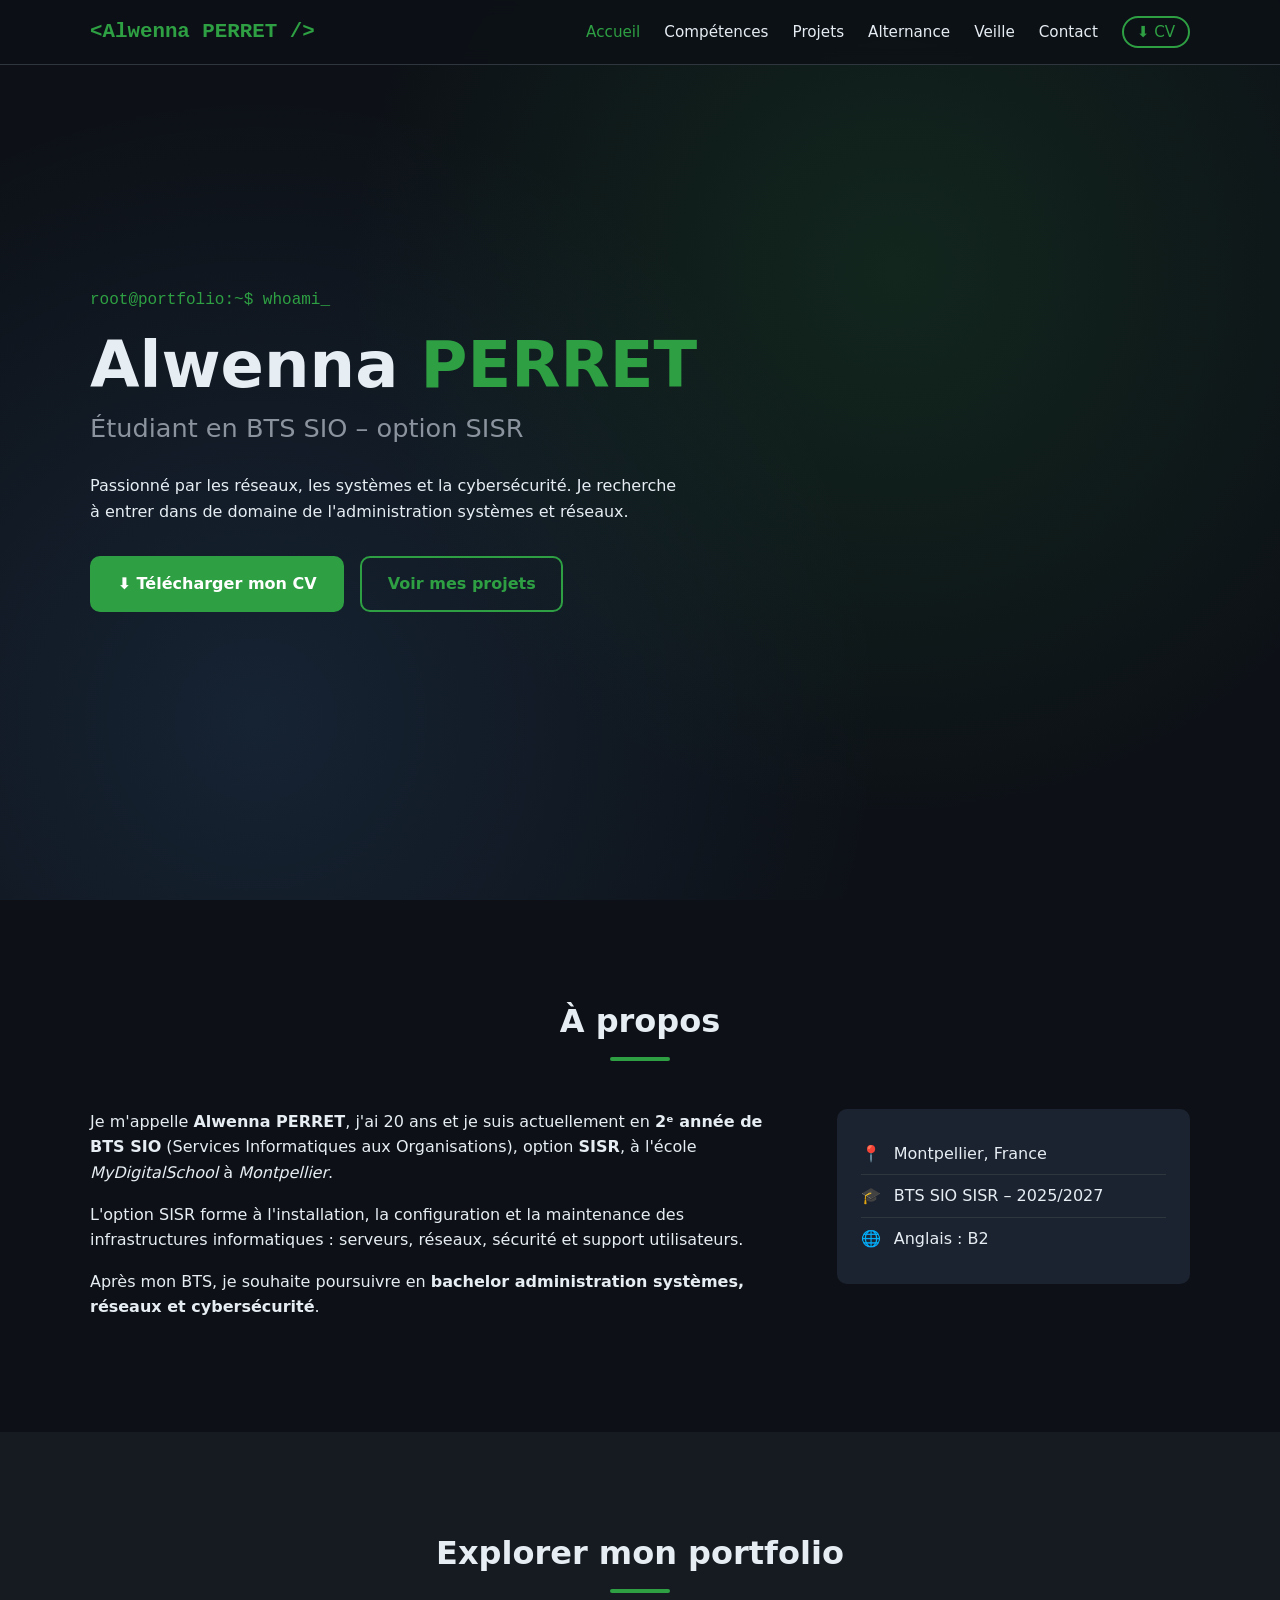
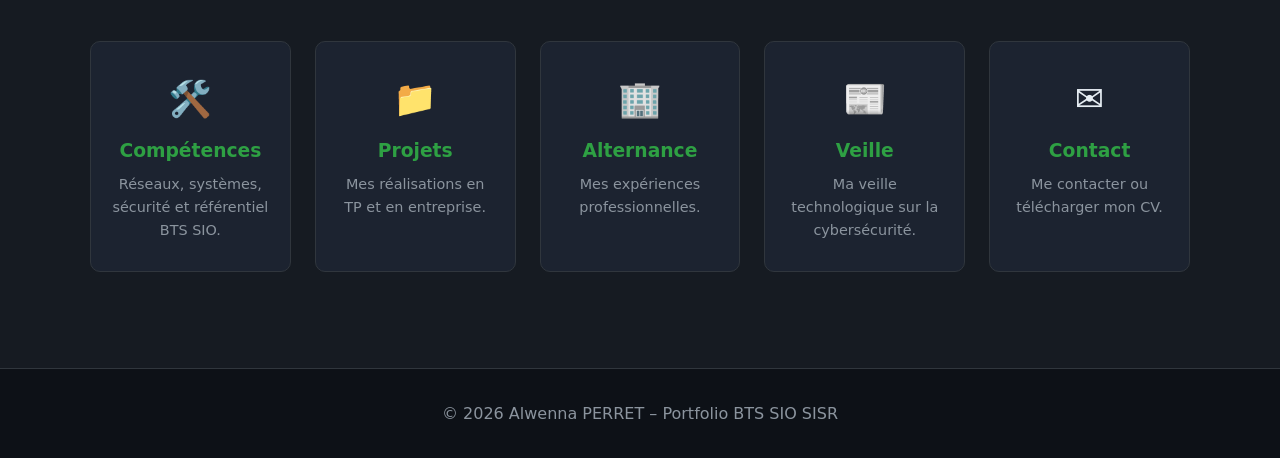
==== index.html @ 08a2ea28 "Add files via upload" ====
<!DOCTYPE html>
<html lang="fr">
<head>
  <meta charset="UTF-8">
  <meta name="viewport" content="width=device-width, initial-scale=1.0">
  <title>Accueil – Alwenna PERRET | BTS SIO SISR</title>
  <link rel="stylesheet" href="style.css">
</head>
<body>

  <!-- ========== MENU (identique sur toutes les pages) ========== -->
  <header class="header">
    <nav class="nav container">
      <a href="index.html" class="logo">&lt;Alwenna PERRET /&gt;</a>
      <button class="burger" id="burger" aria-label="Ouvrir le menu">
        <span></span><span></span><span></span>
      </button>
      <ul class="nav-links" id="navLinks">
        <li><a href="index.html">Accueil</a></li>
        <li><a href="competences.html">Compétences</a></li>
        <li><a href="projets.html">Projets</a></li>
        <li><a href="alternance.html">Alternance</a></li>
        <li><a href="veille.html">Veille</a></li>
        <li><a href="contact.html">Contact</a></li>
        <li><a href="Cv Alternance.pdf" download="Cv Alternance.pdf" class="nav-cv">⬇ CV</a></li>
      </ul>
    </nav>
  </header>

  <main>

    <section class="hero">
      <div class="container hero-content">
        <p class="terminal">root@portfolio:~$ <span id="typing"></span><span class="cursor">_</span></p>
        <h1>Alwenna <span class="accent">PERRET</span></h1>
        <h2>Étudiant en BTS SIO – option SISR</h2>
        <p class="hero-text">Passionné par les réseaux, les systèmes et la cybersécurité.
          Je recherche à entrer dans de domaine de l'administration systèmes et réseaux.</p>
        <div class="hero-buttons">
          <a href="Cv Alternance.pdf" download="Cv Alternance.pdf" class="btn btn-primary">⬇ Télécharger mon CV</a>
          <a href="projets.html" class="btn btn-outline">Voir mes projets</a>
        </div>
      </div>
    </section>

    <section class="section">
      <div class="container">
        <h2 class="section-title">À propos</h2>
        <div class="about-grid">
          <div class="about-text">
            <p>Je m'appelle <strong>Alwenna PERRET</strong>, j'ai 20 ans et je suis actuellement en
              <strong>2ᵉ année de BTS SIO</strong> (Services Informatiques aux Organisations),
              option <strong>SISR</strong>, à l'école <em>MyDigitalSchool</em> à <em>Montpellier</em>.</p>
            <p>L'option SISR forme à l'installation, la configuration et la maintenance
              des infrastructures informatiques : serveurs, réseaux, sécurité et support utilisateurs.</p>
            <p>Après mon BTS, je souhaite poursuivre en <strong> bachelor
              administration systèmes, réseaux et cybersécurité</strong>.</p>
          </div>
          <ul class="about-info">
            <li><span>📍</span> Montpellier, France</li>
            <li><span>🎓</span> BTS SIO SISR – 2025/2027</li>
            <li><span>🌐</span> Anglais : B2</li>
          </ul>
        </div>
      </div>
    </section>

    <section class="section section-alt">
      <div class="container">
        <h2 class="section-title">Explorer mon portfolio</h2>
        <div class="home-grid">
          <a href="competences.html" class="home-card"><span>🛠️</span><h3>Compétences</h3><p>Réseaux, systèmes, sécurité et référentiel BTS SIO.</p></a>
          <a href="projets.html" class="home-card"><span>📁</span><h3>Projets</h3><p>Mes réalisations en TP et en entreprise.</p></a>
          <a href="stages.html" class="home-card"><span>🏢</span><h3>Alternance</h3><p>Mes expériences professionnelles.</p></a>
          <a href="veille.html" class="home-card"><span>📰</span><h3>Veille</h3><p>Ma veille technologique sur la cybersécurité.</p></a>
          <a href="contact.html" class="home-card"><span>✉️</span><h3>Contact</h3><p>Me contacter ou télécharger mon CV.</p></a>
        </div>
      </div>
    </section>

  </main>

  <button class="back-top" id="backTop" aria-label="Retour en haut">↑</button>

  <footer class="footer">
    <p>© <span id="year"></span> Alwenna PERRET – Portfolio BTS SIO SISR</p>
  </footer>

  <script src="script.js"></script>
</body>
</html>
---- style.css ----
/* ===================== VARIABLES ===================== */
:root {
  --bg: #0d1117;
  --bg-alt: #161b22;
  --card: #1c2330;
  --text: #e6edf3;
  --muted: #8b949e;
  --accent: #2ea043;
  --accent-2: #58a6ff;
  --radius: 10px;
  --font: "Segoe UI", system-ui, -apple-system, sans-serif;
  --mono: "Consolas", "Courier New", monospace;
}

* { margin: 0; padding: 0; box-sizing: border-box; }
html { scroll-behavior: smooth; }
body { font-family: var(--font); background: var(--bg); color: var(--text); line-height: 1.6; }
a { color: var(--accent-2); text-decoration: none; }
a:hover { text-decoration: underline; }
.container { width: 90%; max-width: 1100px; margin: 0 auto; }
.accent { color: var(--accent); }
.center { text-align: center; margin-top: 2rem; }

/* ===================== NAVIGATION ===================== */
.header {
  position: fixed; top: 0; width: 100%; z-index: 100;
  background: rgba(13, 17, 23, 0.9); backdrop-filter: blur(8px);
  border-bottom: 1px solid #30363d;
}
.nav { display: flex; justify-content: space-between; align-items: center; height: 64px; }
.logo { font-family: var(--mono); font-size: 1.3rem; font-weight: bold; color: var(--accent); }
.logo:hover { text-decoration: none; }
.nav-links { display: flex; list-style: none; gap: 1.5rem; }
.nav-links a { color: var(--text); font-size: 0.95rem; transition: color .2s; }
.nav-links a:hover, .nav-links a.active { color: var(--accent); text-decoration: none; }
.burger { display: none; background: none; border: none; cursor: pointer; flex-direction: column; gap: 5px; }
.burger span { width: 26px; height: 3px; background: var(--text); border-radius: 2px; transition: .3s; }

/* ===================== ACCUEIL ===================== */
.hero {
  min-height: 100vh; display: flex; align-items: center;
  background: radial-gradient(circle at 70% 30%, rgba(46,160,67,.15), transparent 50%),
              radial-gradient(circle at 20% 80%, rgba(88,166,255,.12), transparent 50%);
}
.terminal { font-family: var(--mono); color: var(--accent); margin-bottom: 1rem; }
.cursor { animation: blink 1s infinite; }
@keyframes blink { 50% { opacity: 0; } }
.hero h1 { font-size: clamp(2.5rem, 6vw, 4rem); line-height: 1.1; }
.hero h2 { font-size: clamp(1.2rem, 3vw, 1.6rem); color: var(--muted); font-weight: 400; margin: .5rem 0 1.5rem; }
.hero-text { max-width: 600px; margin-bottom: 2rem; }
.hero-buttons { display: flex; gap: 1rem; flex-wrap: wrap; }

/* ===================== BOUTONS ===================== */
.btn {
  display: inline-block; padding: .8rem 1.6rem; border-radius: var(--radius);
  font-weight: 600; cursor: pointer; transition: transform .2s, background .2s; border: 2px solid var(--accent);
  font-size: 1rem; font-family: var(--font);
}
.btn:hover { transform: translateY(-2px); text-decoration: none; }
.btn-primary { background: var(--accent); color: #fff; }
.btn-primary:hover { background: #238636; }
.btn-outline { background: transparent; color: var(--accent); }
.btn-outline:hover { background: rgba(46,160,67,.1); }

/* ===================== SECTIONS ===================== */
.section { padding: 6rem 0; }
.section-alt { background: var(--bg-alt); }
.section-title { font-size: 2rem; text-align: center; margin-bottom: 3rem; position: relative; }
.section-title::after {
  content: ""; display: block; width: 60px; height: 4px; background: var(--accent);
  margin: .6rem auto 0; border-radius: 2px;
}
.sub-title { font-size: 1.3rem; margin: 2.5rem 0 1.5rem; color: var(--accent-2); }

/* Apparition au scroll */
.reveal { opacity: 0; transform: translateY(30px); transition: opacity .7s, transform .7s; }
.reveal.visible { opacity: 1; transform: none; }

/* ===================== À PROPOS ===================== */
.about-grid { display: grid; grid-template-columns: 2fr 1fr; gap: 2.5rem; align-items: start; }
.about-text p { margin-bottom: 1rem; }
.about-info { list-style: none; background: var(--card); padding: 1.5rem; border-radius: var(--radius); }
.about-info li { padding: .5rem 0; border-bottom: 1px solid #30363d; }
.about-info li:last-child { border: none; }
.about-info span { margin-right: .5rem; }

/* ===================== COMPÉTENCES ===================== */
.skills-grid { display: grid; grid-template-columns: repeat(auto-fit, minmax(240px, 1fr)); gap: 1.5rem; }
.skill-card { background: var(--card); padding: 1.5rem; border-radius: var(--radius); border: 1px solid #30363d; }
.skill-card h4 { margin-bottom: 1rem; font-size: 1.1rem; }
.skill { margin-bottom: 1rem; font-size: .9rem; }
.bar { height: 8px; background: #30363d; border-radius: 4px; overflow: hidden; margin-top: .3rem; }
.fill { height: 100%; width: 0; background: linear-gradient(90deg, var(--accent), var(--accent-2)); transition: width 1.2s ease; }

.ref-grid { display: grid; grid-template-columns: repeat(auto-fit, minmax(300px, 1fr)); gap: 1rem; }
.ref-card { background: var(--card); padding: 1rem 1.2rem; border-radius: var(--radius); border-left: 4px solid var(--accent); display: flex; gap: 1rem; align-items: center; }
.ref-num { font-family: var(--mono); color: var(--accent); font-weight: bold; }

/* ===================== PROJETS ===================== */
.filters { display: flex; justify-content: center; gap: .8rem; margin-bottom: 2rem; flex-wrap: wrap; }
.filter {
  background: var(--card); color: var(--text); border: 1px solid #30363d;
  padding: .5rem 1.2rem; border-radius: 20px; cursor: pointer; font-family: var(--font); transition: .2s;
}
.filter:hover, .filter.active { background: var(--accent); border-color: var(--accent); }
.projects-grid { display: grid; grid-template-columns: repeat(auto-fill, minmax(300px, 1fr)); gap: 1.5rem; }
.project-card {
  background: var(--card); border-radius: var(--radius); padding: 1.5rem; border: 1px solid #30363d;
  display: flex; flex-direction: column; transition: transform .25s, border-color .25s;
}
.project-card:hover { transform: translateY(-5px); border-color: var(--accent); }
.project-card.hidden { display: none; }
.project-icon { font-size: 2rem; margin-bottom: .5rem; }
.project-card h3 { margin-bottom: .5rem; }
.project-card p { color: var(--muted); font-size: .95rem; flex-grow: 1; }
.tags { display: flex; flex-wrap: wrap; gap: .4rem; margin: 1rem 0; }
.tag { background: rgba(88,166,255,.15); color: var(--accent-2); font-size: .75rem; padding: .2rem .6rem; border-radius: 12px; font-family: var(--mono); }
.project-card .btn { padding: .5rem 1rem; font-size: .9rem; align-self: flex-start; }

/* ===================== MODAL ===================== */
.modal {
  display: none; position: fixed; inset: 0; background: rgba(0,0,0,.75); z-index: 200;
  align-items: center; justify-content: center; padding: 1rem;
}
.modal.open { display: flex; }
.modal-content {
  background: var(--bg-alt); border-radius: var(--radius); padding: 2rem; max-width: 650px; width: 100%;
  max-height: 85vh; overflow-y: auto; position: relative; border: 1px solid #30363d;
}
.modal-close { position: absolute; top: 1rem; right: 1rem; background: none; border: none; color: var(--text); font-size: 2rem; cursor: pointer; }
.modal-content h3 { margin-bottom: 1rem; color: var(--accent); }
.modal-content h4 { margin: 1.2rem 0 .5rem; color: var(--accent-2); }
.modal-content ul { padding-left: 1.2rem; }

/* ===================== STAGES ===================== */
.timeline { position: relative; max-width: 750px; margin: 0 auto; padding-left: 2rem; border-left: 3px solid var(--accent); }
.timeline-item { position: relative; margin-bottom: 2.5rem; background: var(--card); padding: 1.5rem; border-radius: var(--radius); }
.timeline-item::before {
  content: ""; position: absolute; left: calc(-2rem - 10px); top: 1.6rem;
  width: 16px; height: 16px; background: var(--accent); border-radius: 50%; border: 3px solid var(--bg-alt);
}
.timeline-date { font-family: var(--mono); color: var(--accent); font-size: .9rem; }
.timeline-item p { color: var(--muted); margin-bottom: .5rem; }
.timeline-item ul { padding-left: 1.2rem; }

/* ===================== VEILLE ===================== */
.veille-box { background: var(--card); padding: 2rem; border-radius: var(--radius); max-width: 800px; margin: 0 auto; border-top: 4px solid var(--accent-2); }
.veille-box h3 { margin-bottom: 1rem; }
.veille-box p { margin-bottom: .8rem; }

/* ===================== CONTACT ===================== */
.contact-grid { display: grid; grid-template-columns: 1fr 1.5fr; gap: 2.5rem; }
.contact-info p { margin-bottom: 1rem; font-size: 1.05rem; }
.contact-form { display: flex; flex-direction: column; gap: 1rem; }
.contact-form input, .contact-form textarea {
  background: var(--card); border: 1px solid #30363d; color: var(--text);
  padding: .8rem; border-radius: var(--radius); font-family: var(--font); font-size: 1rem;
}
.contact-form input:focus, .contact-form textarea:focus { outline: none; border-color: var(--accent); }
.form-msg { font-size: .9rem; min-height: 1.2rem; }
.form-msg.error { color: #f85149; }
.form-msg.success { color: var(--accent); }

/* ===================== DIVERS ===================== */
.back-top {
  position: fixed; bottom: 1.5rem; right: 1.5rem; width: 45px; height: 45px; border-radius: 50%;
  background: var(--accent); color: #fff; border: none; font-size: 1.3rem; cursor: pointer;
  opacity: 0; pointer-events: none; transition: opacity .3s;
}
.back-top.show { opacity: 1; pointer-events: auto; }
.footer { text-align: center; padding: 2rem 0; color: var(--muted); border-top: 1px solid #30363d; }

/* ===================== MULTI-PAGES ===================== */
/* Les pages internes commencent sous le menu fixe */
.page { padding-top: 120px; min-height: calc(100vh - 80px); }
h1.section-title { font-size: 2.3rem; }

/* Bouton CV dans le menu */
.nav-links a.nav-cv {
  border: 2px solid var(--accent); padding: .3rem .8rem; border-radius: 20px; color: var(--accent);
}
.nav-links a.nav-cv:hover { background: var(--accent); color: #fff; }

/* Cartes de l'accueil qui mènent vers les autres pages */
.home-grid { display: grid; grid-template-columns: repeat(auto-fit, minmax(190px, 1fr)); gap: 1.5rem; }
.home-card {
  background: var(--card); border: 1px solid #30363d; border-radius: var(--radius);
  padding: 1.8rem 1.2rem; text-align: center; color: var(--text); transition: transform .25s, border-color .25s;
}
.home-card:hover { transform: translateY(-5px); border-color: var(--accent); text-decoration: none; }
.home-card span { font-size: 2.2rem; }
.home-card h3 { margin: .6rem 0 .4rem; color: var(--accent); }
.home-card p { color: var(--muted); font-size: .9rem; }

/* Savoir-être */
.soft-grid { display: flex; flex-wrap: wrap; gap: .8rem; }
.soft { background: rgba(46,160,67,.15); color: var(--accent); padding: .5rem 1.1rem; border-radius: 20px; font-weight: 600; }

/* Articles de veille */
.veille-box h2 { margin-bottom: 1rem; font-size: 1.4rem; }
.articles { display: grid; grid-template-columns: repeat(auto-fit, minmax(260px, 1fr)); gap: 1.5rem; }
.article-card { background: var(--card); padding: 1.5rem; border-radius: var(--radius); border: 1px solid #30363d; }
.article-card h3 { margin: .4rem 0; }
.article-card p { color: var(--muted); margin-bottom: .8rem; }

/* ===================== RESPONSIVE ===================== */
@media (max-width: 800px) {
  .burger { display: flex; }
  .nav-links {
    position: fixed; top: 64px; right: 0; height: calc(100vh - 64px); width: 70%;
    background: var(--bg-alt); flex-direction: column; padding: 2rem; gap: 1.5rem;
    transform: translateX(100%); transition: transform .3s;
  }
  .nav-links.open { transform: translateX(0); }
  .burger.open span:nth-child(1) { transform: rotate(45deg) translate(5px, 6px); }
  .burger.open span:nth-child(2) { opacity: 0; }
  .burger.open span:nth-child(3) { transform: rotate(-45deg) translate(5px, -6px); }
  .about-grid, .contact-grid { grid-template-columns: 1fr; }
}
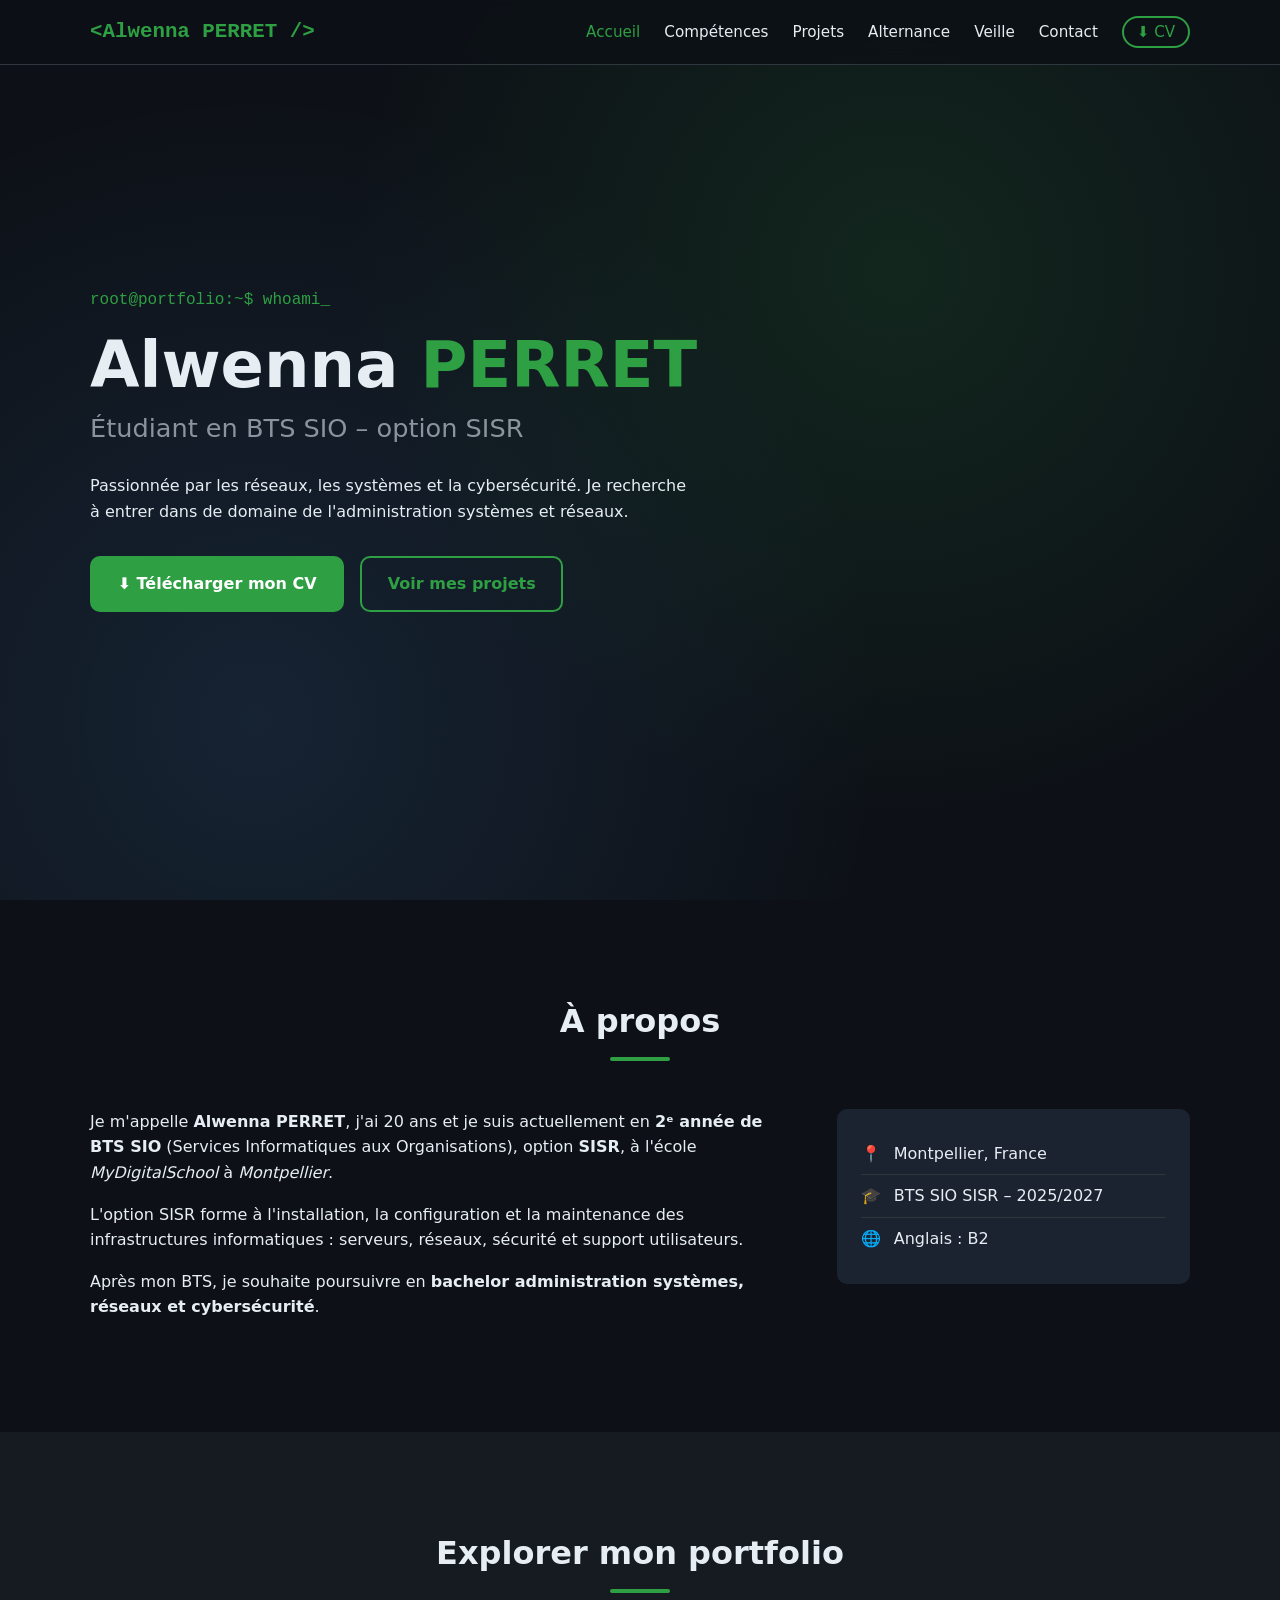
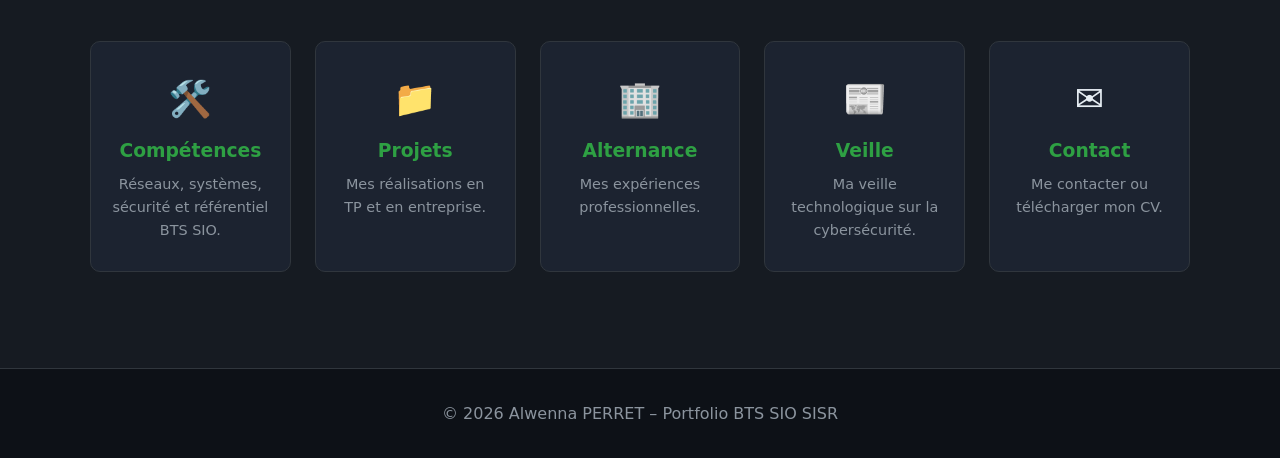
==== commit 70eb0f0c: "Add files via upload" ====
--- a/index.html
+++ b/index.html
@@ -34,7 +34,7 @@
         <p class="terminal">root@portfolio:~$ <span id="typing"></span><span class="cursor">_</span></p>
         <h1>Alwenna <span class="accent">PERRET</span></h1>
         <h2>Étudiant en BTS SIO – option SISR</h2>
-        <p class="hero-text">Passionné par les réseaux, les systèmes et la cybersécurité.
+        <p class="hero-text">Passionnée par les réseaux, les systèmes et la cybersécurité.
           Je recherche à entrer dans de domaine de l'administration systèmes et réseaux.</p>
         <div class="hero-buttons">
           <a href="Cv Alternance.pdf" download="Cv Alternance.pdf" class="btn btn-primary">⬇ Télécharger mon CV</a>
